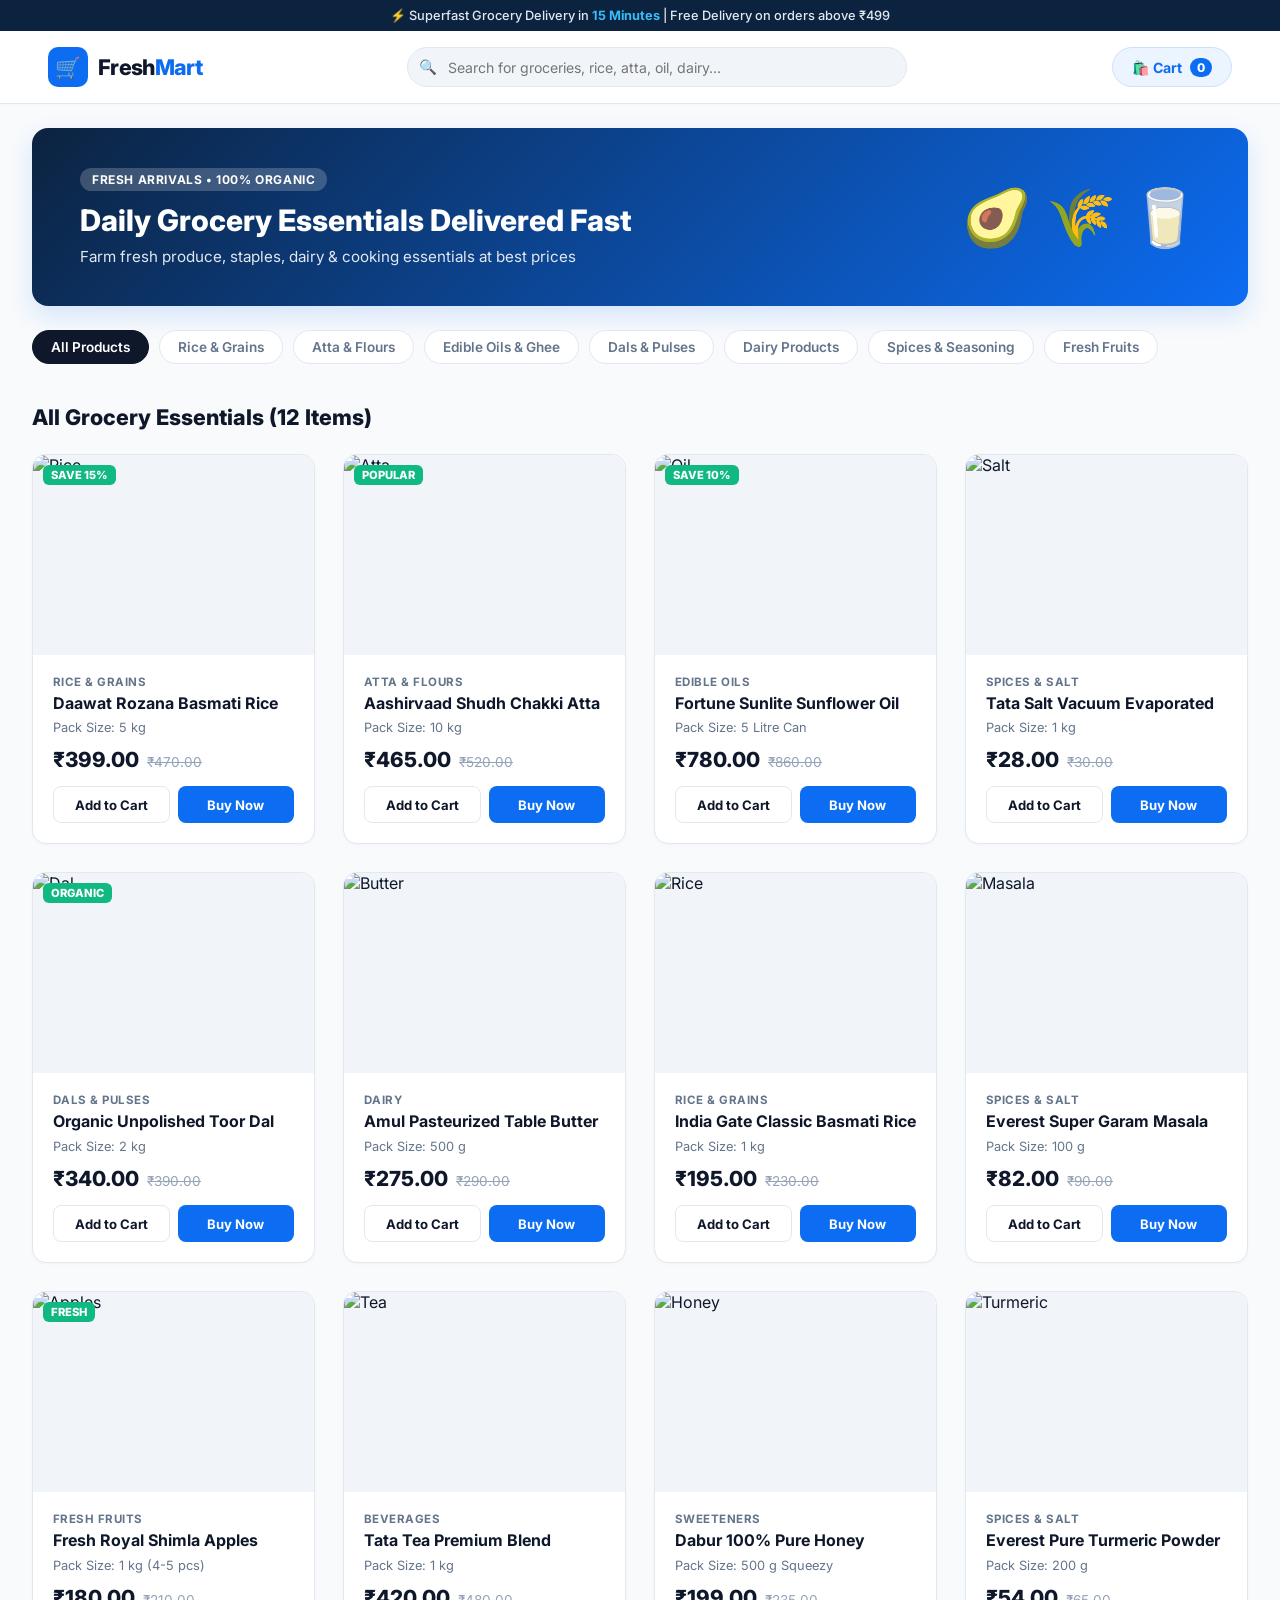
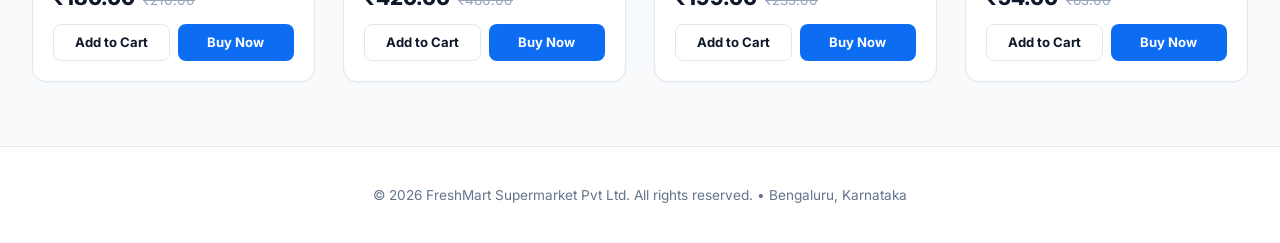
==== grocery-website/index.html @ 428de78e "Initial commit: Clean grocery-website storefront and runner" ====
<!DOCTYPE html>
<html lang="en">
<head>
    <meta charset="UTF-8">
    <meta name="viewport" content="width=device-width, initial-scale=1.0">
    <title>FreshMart - Online Grocery & Supermarket</title>
    <!-- Google Fonts: Inter -->
    <link rel="preconnect" href="https://fonts.googleapis.com">
    <link rel="preconnect" href="https://fonts.gstatic.com" crossorigin>
    <link href="https://fonts.googleapis.com/css2?family=Inter:wght@400;500;600;700;800&display=swap" rel="stylesheet">
    <!-- Isolated CSS Stylesheet -->
    <link rel="stylesheet" href="style.css">
</head>
<body>

    <!-- Toast Notification -->
    <div id="cart-toast"></div>

    <!-- Top Announcement -->
    <div class="top-notice">
        ⚡ Superfast Grocery Delivery in <span>15 Minutes</span> | Free Delivery on orders above ₹499
    </div>

    <!-- Header -->
    <header>
        <a href="#" class="brand-logo">
            <div class="logo-badge">🛒</div>
            <div class="brand-text">Fresh<span>Mart</span></div>
        </a>

        <div class="search-bar">
            <span class="search-icon">🔍</span>
            <input type="text" class="search-input" placeholder="Search for groceries, rice, atta, oil, dairy...">
        </div>

        <div class="header-actions">
            <div class="cart-btn" onclick="openCart()">
                <span>🛍️ Cart</span>
                <span id="cart-count" class="cart-badge">0</span>
            </div>
        </div>
    </header>

    <!-- Promo Banner -->
    <section class="hero-banner">
        <div class="promo-card">
            <div>
                <div class="promo-tag">Fresh Arrivals &bull; 100% Organic</div>
                <div class="promo-title">Daily Grocery Essentials Delivered Fast</div>
                <div class="promo-sub">Farm fresh produce, staples, dairy & cooking essentials at best prices</div>
            </div>
            <div style="font-size: 3.5rem;">🥑 🌾 🥛</div>
        </div>
    </section>

    <!-- Categories -->
    <nav class="categories-bar">
        <div class="cat-pill active">All Products</div>
        <div class="cat-pill">Rice & Grains</div>
        <div class="cat-pill">Atta & Flours</div>
        <div class="cat-pill">Edible Oils & Ghee</div>
        <div class="cat-pill">Dals & Pulses</div>
        <div class="cat-pill">Dairy Products</div>
        <div class="cat-pill">Spices & Seasoning</div>
        <div class="cat-pill">Fresh Fruits</div>
    </nav>

    <!-- Product Catalog Grid -->
    <main class="main-content">
        <div class="catalog-header">
            <div class="catalog-title">All Grocery Essentials (12 Items)</div>
        </div>

        <div class="product-grid">

            <!-- Item 1 -->
            <div class="product-card">
                <div class="img-wrap">
                    <span class="discount-badge">SAVE 15%</span>
                    <img src="https://images.unsplash.com/photo-1586201375761-83865001e31c?auto=format&fit=crop&w=400&q=80" alt="Rice" class="product-img">
                </div>
                <div class="product-details">
                    <div>
                        <div class="product-category">Rice & Grains</div>
                        <div class="product-name">Daawat Rozana Basmati Rice</div>
                        <div class="product-unit">Pack Size: 5 kg</div>
                    </div>
                    <div>
                        <div class="price-row">
                            <span class="current-price">₹399.00</span>
                            <span class="mrp-price">₹470.00</span>
                        </div>
                        <div class="btn-group">
                            <button class="btn-add-cart" onclick="addToCart('Daawat Rozana Basmati Rice', 399)">Add to Cart</button>
                            <button class="btn-buy-now" onclick="buyNow('Daawat Rozana Basmati Rice', 399)">Buy Now</button>
                        </div>
                    </div>
                </div>
            </div>

            <!-- Item 2 -->
            <div class="product-card">
                <div class="img-wrap">
                    <span class="discount-badge">POPULAR</span>
                    <img src="https://images.unsplash.com/photo-1509440159596-0249088772ff?auto=format&fit=crop&w=400&q=80" alt="Atta" class="product-img">
                </div>
                <div class="product-details">
                    <div>
                        <div class="product-category">Atta & Flours</div>
                        <div class="product-name">Aashirvaad Shudh Chakki Atta</div>
                        <div class="product-unit">Pack Size: 10 kg</div>
                    </div>
                    <div>
                        <div class="price-row">
                            <span class="current-price">₹465.00</span>
                            <span class="mrp-price">₹520.00</span>
                        </div>
                        <div class="btn-group">
                            <button class="btn-add-cart" onclick="addToCart('Aashirvaad Shudh Chakki Atta', 465)">Add to Cart</button>
                            <button class="btn-buy-now" onclick="buyNow('Aashirvaad Shudh Chakki Atta', 465)">Buy Now</button>
                        </div>
                    </div>
                </div>
            </div>

            <!-- Item 3 -->
            <div class="product-card">
                <div class="img-wrap">
                    <span class="discount-badge">SAVE 10%</span>
                    <img src="https://images.unsplash.com/photo-1474979266404-7eaacbcd87c5?auto=format&fit=crop&w=400&q=80" alt="Oil" class="product-img">
                </div>
                <div class="product-details">
                    <div>
                        <div class="product-category">Edible Oils</div>
                        <div class="product-name">Fortune Sunlite Sunflower Oil</div>
                        <div class="product-unit">Pack Size: 5 Litre Can</div>
                    </div>
                    <div>
                        <div class="price-row">
                            <span class="current-price">₹780.00</span>
                            <span class="mrp-price">₹860.00</span>
                        </div>
                        <div class="btn-group">
                            <button class="btn-add-cart" onclick="addToCart('Fortune Sunlite Sunflower Oil', 780)">Add to Cart</button>
                            <button class="btn-buy-now" onclick="buyNow('Fortune Sunlite Sunflower Oil', 780)">Buy Now</button>
                        </div>
                    </div>
                </div>
            </div>

            <!-- Item 4 -->
            <div class="product-card">
                <div class="img-wrap">
                    <img src="https://images.unsplash.com/photo-1518110925495-5fe2fda0442c?auto=format&fit=crop&w=400&q=80" alt="Salt" class="product-img">
                </div>
                <div class="product-details">
                    <div>
                        <div class="product-category">Spices & Salt</div>
                        <div class="product-name">Tata Salt Vacuum Evaporated</div>
                        <div class="product-unit">Pack Size: 1 kg</div>
                    </div>
                    <div>
                        <div class="price-row">
                            <span class="current-price">₹28.00</span>
                            <span class="mrp-price">₹30.00</span>
                        </div>
                        <div class="btn-group">
                            <button class="btn-add-cart" onclick="addToCart('Tata Salt Vacuum Evaporated', 28)">Add to Cart</button>
                            <button class="btn-buy-now" onclick="buyNow('Tata Salt Vacuum Evaporated', 28)">Buy Now</button>
                        </div>
                    </div>
                </div>
            </div>

            <!-- Item 5 -->
            <div class="product-card">
                <div class="img-wrap">
                    <span class="discount-badge">ORGANIC</span>
                    <img src="https://images.unsplash.com/photo-1585994192701-f1a505c817ea?auto=format&fit=crop&w=400&q=80" alt="Dal" class="product-img">
                </div>
                <div class="product-details">
                    <div>
                        <div class="product-category">Dals & Pulses</div>
                        <div class="product-name">Organic Unpolished Toor Dal</div>
                        <div class="product-unit">Pack Size: 2 kg</div>
                    </div>
                    <div>
                        <div class="price-row">
                            <span class="current-price">₹340.00</span>
                            <span class="mrp-price">₹390.00</span>
                        </div>
                        <div class="btn-group">
                            <button class="btn-add-cart" onclick="addToCart('Organic Unpolished Toor Dal', 340)">Add to Cart</button>
                            <button class="btn-buy-now" onclick="buyNow('Organic Unpolished Toor Dal', 340)">Buy Now</button>
                        </div>
                    </div>
                </div>
            </div>

            <!-- Item 6 -->
            <div class="product-card">
                <div class="img-wrap">
                    <img src="https://images.unsplash.com/photo-1589985270826-4b7bb135bc9d?auto=format&fit=crop&w=400&q=80" alt="Butter" class="product-img">
                </div>
                <div class="product-details">
                    <div>
                        <div class="product-category">Dairy</div>
                        <div class="product-name">Amul Pasteurized Table Butter</div>
                        <div class="product-unit">Pack Size: 500 g</div>
                    </div>
                    <div>
                        <div class="price-row">
                            <span class="current-price">₹275.00</span>
                            <span class="mrp-price">₹290.00</span>
                        </div>
                        <div class="btn-group">
                            <button class="btn-add-cart" onclick="addToCart('Amul Pasteurized Table Butter', 275)">Add to Cart</button>
                            <button class="btn-buy-now" onclick="buyNow('Amul Pasteurized Table Butter', 275)">Buy Now</button>
                        </div>
                    </div>
                </div>
            </div>

            <!-- Item 7 -->
            <div class="product-card">
                <div class="img-wrap">
                    <img src="https://images.unsplash.com/photo-1536304993881-ff6e9eefa2a6?auto=format&fit=crop&w=400&q=80" alt="Rice" class="product-img">
                </div>
                <div class="product-details">
                    <div>
                        <div class="product-category">Rice & Grains</div>
                        <div class="product-name">India Gate Classic Basmati Rice</div>
                        <div class="product-unit">Pack Size: 1 kg</div>
                    </div>
                    <div>
                        <div class="price-row">
                            <span class="current-price">₹195.00</span>
                            <span class="mrp-price">₹230.00</span>
                        </div>
                        <div class="btn-group">
                            <button class="btn-add-cart" onclick="addToCart('India Gate Classic Basmati Rice', 195)">Add to Cart</button>
                            <button class="btn-buy-now" onclick="buyNow('India Gate Classic Basmati Rice', 195)">Buy Now</button>
                        </div>
                    </div>
                </div>
            </div>

            <!-- Item 8 -->
            <div class="product-card">
                <div class="img-wrap">
                    <img src="https://images.unsplash.com/photo-1596040033229-a9821ebd058d?auto=format&fit=crop&w=400&q=80" alt="Masala" class="product-img">
                </div>
                <div class="product-details">
                    <div>
                        <div class="product-category">Spices & Salt</div>
                        <div class="product-name">Everest Super Garam Masala</div>
                        <div class="product-unit">Pack Size: 100 g</div>
                    </div>
                    <div>
                        <div class="price-row">
                            <span class="current-price">₹82.00</span>
                            <span class="mrp-price">₹90.00</span>
                        </div>
                        <div class="btn-group">
                            <button class="btn-add-cart" onclick="addToCart('Everest Super Garam Masala', 82)">Add to Cart</button>
                            <button class="btn-buy-now" onclick="buyNow('Everest Super Garam Masala', 82)">Buy Now</button>
                        </div>
                    </div>
                </div>
            </div>

            <!-- Item 9 -->
            <div class="product-card">
                <div class="img-wrap">
                    <span class="discount-badge">FRESH</span>
                    <img src="https://images.unsplash.com/photo-1560806887-1e4cd0b6cbd6?auto=format&fit=crop&w=400&q=80" alt="Apples" class="product-img">
                </div>
                <div class="product-details">
                    <div>
                        <div class="product-category">Fresh Fruits</div>
                        <div class="product-name">Fresh Royal Shimla Apples</div>
                        <div class="product-unit">Pack Size: 1 kg (4-5 pcs)</div>
                    </div>
                    <div>
                        <div class="price-row">
                            <span class="current-price">₹180.00</span>
                            <span class="mrp-price">₹210.00</span>
                        </div>
                        <div class="btn-group">
                            <button class="btn-add-cart" onclick="addToCart('Fresh Royal Shimla Apples', 180)">Add to Cart</button>
                            <button class="btn-buy-now" onclick="buyNow('Fresh Royal Shimla Apples', 180)">Buy Now</button>
                        </div>
                    </div>
                </div>
            </div>

            <!-- Item 10 -->
            <div class="product-card">
                <div class="img-wrap">
                    <img src="https://images.unsplash.com/photo-1576092768241-dec231879fc3?auto=format&fit=crop&w=400&q=80" alt="Tea" class="product-img">
                </div>
                <div class="product-details">
                    <div>
                        <div class="product-category">Beverages</div>
                        <div class="product-name">Tata Tea Premium Blend</div>
                        <div class="product-unit">Pack Size: 1 kg</div>
                    </div>
                    <div>
                        <div class="price-row">
                            <span class="current-price">₹420.00</span>
                            <span class="mrp-price">₹480.00</span>
                        </div>
                        <div class="btn-group">
                            <button class="btn-add-cart" onclick="addToCart('Tata Tea Premium Blend', 420)">Add to Cart</button>
                            <button class="btn-buy-now" onclick="buyNow('Tata Tea Premium Blend', 420)">Buy Now</button>
                        </div>
                    </div>
                </div>
            </div>

            <!-- Item 11 -->
            <div class="product-card">
                <div class="img-wrap">
                    <img src="https://images.unsplash.com/photo-1587049352846-4a222e784d38?auto=format&fit=crop&w=400&q=80" alt="Honey" class="product-img">
                </div>
                <div class="product-details">
                    <div>
                        <div class="product-category">Sweeteners</div>
                        <div class="product-name">Dabur 100% Pure Honey</div>
                        <div class="product-unit">Pack Size: 500 g Squeezy</div>
                    </div>
                    <div>
                        <div class="price-row">
                            <span class="current-price">₹199.00</span>
                            <span class="mrp-price">₹235.00</span>
                        </div>
                        <div class="btn-group">
                            <button class="btn-add-cart" onclick="addToCart('Dabur 100% Pure Honey', 199)">Add to Cart</button>
                            <button class="btn-buy-now" onclick="buyNow('Dabur 100% Pure Honey', 199)">Buy Now</button>
                        </div>
                    </div>
                </div>
            </div>

            <!-- Item 12 -->
            <div class="product-card">
                <div class="img-wrap">
                    <img src="https://images.unsplash.com/photo-1615485290382-441e4d049cb5?auto=format&fit=crop&w=400&q=80" alt="Turmeric" class="product-img">
                </div>
                <div class="product-details">
                    <div>
                        <div class="product-category">Spices & Salt</div>
                        <div class="product-name">Everest Pure Turmeric Powder</div>
                        <div class="product-unit">Pack Size: 200 g</div>
                    </div>
                    <div>
                        <div class="price-row">
                            <span class="current-price">₹54.00</span>
                            <span class="mrp-price">₹65.00</span>
                        </div>
                        <div class="btn-group">
                            <button class="btn-add-cart" onclick="addToCart('Everest Pure Turmeric Powder', 54)">Add to Cart</button>
                            <button class="btn-buy-now" onclick="buyNow('Everest Pure Turmeric Powder', 54)">Buy Now</button>
                        </div>
                    </div>
                </div>
            </div>

        </div>
    </main>

    <!-- Footer -->
    <footer>
        &copy; 2026 FreshMart Supermarket Pvt Ltd. All rights reserved. &bull; Bengaluru, Karnataka
    </footer>

    <!-- Isolated JavaScript -->
    <script src="script.js"></script>
</body>
</html>
---- grocery-website/style.css ----
:root {
    --primary: #0C6CF2;
    --primary-hover: #0957C3;
    --green: #10B981;
    --dark: #0F172A;
    --text-muted: #64748B;
    --bg: #F8FAFC;
    --border: #E2E8F0;
}

* {
    margin: 0;
    padding: 0;
    box-sizing: border-box;
    font-family: 'Inter', sans-serif;
}

body {
    background-color: var(--bg);
    color: var(--dark);
    min-height: 100vh;
}

/* Top Announcement Bar */
.top-notice {
    background: #0C2340;
    color: #E2E8F0;
    font-size: 0.8rem;
    padding: 8px 0;
    text-align: center;
    font-weight: 500;
}
.top-notice span {
    color: #38BDF8;
    font-weight: 700;
}

/* Navigation Bar */
header {
    background: #FFFFFF;
    border-bottom: 1px solid var(--border);
    padding: 1rem 3rem;
    display: flex;
    align-items: center;
    justify-content: space-between;
    position: sticky;
    top: 0;
    z-index: 100;
    box-shadow: 0 1px 3px rgba(0,0,0,0.02);
}

.brand-logo {
    display: flex;
    align-items: center;
    gap: 10px;
    text-decoration: none;
    color: var(--dark);
}

.logo-badge {
    width: 40px;
    height: 40px;
    background: var(--primary);
    color: white;
    border-radius: 10px;
    display: flex;
    align-items: center;
    justify-content: center;
    font-size: 1.3rem;
    font-weight: 800;
}

.brand-text {
    font-size: 1.35rem;
    font-weight: 800;
    letter-spacing: -0.03em;
}
.brand-text span {
    color: var(--primary);
}

.search-bar {
    flex: 1;
    max-width: 500px;
    margin: 0 2rem;
    position: relative;
}

.search-input {
    width: 100%;
    padding: 0.65rem 1rem 0.65rem 2.5rem;
    border: 1px solid var(--border);
    border-radius: 25px;
    font-size: 0.88rem;
    background: #F1F5F9;
    outline: none;
    transition: all 0.2s;
}
.search-input:focus {
    background: #FFFFFF;
    border-color: var(--primary);
    box-shadow: 0 0 0 3px rgba(12, 108, 242, 0.1);
}

.search-icon {
    position: absolute;
    left: 12px;
    top: 50%;
    transform: translateY(-50%);
    color: var(--text-muted);
    font-size: 0.9rem;
}

.header-actions {
    display: flex;
    align-items: center;
    gap: 1.5rem;
}

.cart-btn {
    display: flex;
    align-items: center;
    gap: 8px;
    background: #EBF4FF;
    color: var(--primary);
    border: 1px solid #CBE2FF;
    padding: 0.6rem 1.2rem;
    border-radius: 20px;
    font-size: 0.88rem;
    font-weight: 700;
    cursor: pointer;
    transition: all 0.15s;
}
.cart-btn:hover {
    background: var(--primary);
    color: white;
}
.cart-badge {
    background: var(--primary);
    color: white;
    padding: 2px 7px;
    border-radius: 10px;
    font-size: 0.75rem;
    font-weight: 800;
}
.cart-btn:hover .cart-badge {
    background: white;
    color: var(--primary);
}

/* Promo Hero Banner */
.hero-banner {
    max-width: 1300px;
    margin: 1.5rem auto;
    padding: 0 2rem;
}

.promo-card {
    background: linear-gradient(135deg, #0C2340 0%, #0C6CF2 100%);
    border-radius: 16px;
    padding: 2.5rem 3rem;
    color: white;
    display: flex;
    justify-content: space-between;
    align-items: center;
    box-shadow: 0 10px 25px rgba(12, 108, 242, 0.15);
}

.promo-tag {
    background: rgba(255, 255, 255, 0.2);
    padding: 4px 12px;
    border-radius: 20px;
    font-size: 0.75rem;
    font-weight: 700;
    text-transform: uppercase;
    letter-spacing: 0.05em;
    display: inline-block;
    margin-bottom: 0.75rem;
}

.promo-title {
    font-size: 1.85rem;
    font-weight: 800;
    line-height: 1.2;
    margin-bottom: 0.5rem;
}

.promo-sub {
    font-size: 0.95rem;
    color: #E2E8F0;
}

/* Categories Bar */
.categories-bar {
    max-width: 1300px;
    margin: 1.5rem auto 1rem auto;
    padding: 0 2rem;
    display: flex;
    gap: 10px;
    overflow-x: auto;
}

.cat-pill {
    padding: 8px 18px;
    background: white;
    border: 1px solid var(--border);
    border-radius: 20px;
    font-size: 0.85rem;
    font-weight: 600;
    color: var(--text-muted);
    cursor: pointer;
    white-space: nowrap;
    transition: all 0.15s;
}

.cat-pill:hover, .cat-pill.active {
    background: var(--dark);
    color: white;
    border-color: var(--dark);
}

/* Product Catalog Grid */
.main-content {
    max-width: 1300px;
    margin: 0 auto;
    padding: 1.5rem 2rem 4rem 2rem;
}

.catalog-header {
    display: flex;
    justify-content: space-between;
    align-items: center;
    margin-bottom: 1.5rem;
}

.catalog-title {
    font-size: 1.35rem;
    font-weight: 800;
    color: var(--dark);
}

.product-grid {
    display: grid;
    grid-template-columns: repeat(auto-fill, minmax(270px, 1fr));
    gap: 1.75rem;
}

.product-card {
    background: white;
    border: 1px solid var(--border);
    border-radius: 14px;
    overflow: hidden;
    display: flex;
    flex-direction: column;
    box-shadow: 0 1px 3px rgba(0,0,0,0.03);
    transition: transform 0.2s ease, box-shadow 0.2s ease;
}

.product-card:hover {
    transform: translateY(-4px);
    box-shadow: 0 10px 20px rgba(0,0,0,0.06);
}

.img-wrap {
    width: 100%;
    height: 200px;
    position: relative;
    background: #F1F5F9;
    overflow: hidden;
}

.product-img {
    width: 100%;
    height: 100%;
    object-fit: cover;
    transition: transform 0.3s ease;
}

.product-card:hover .product-img {
    transform: scale(1.04);
}

.discount-badge {
    position: absolute;
    top: 10px;
    left: 10px;
    background: #10B981;
    color: white;
    font-size: 0.7rem;
    font-weight: 800;
    padding: 3px 8px;
    border-radius: 6px;
    text-transform: uppercase;
}

.product-details {
    padding: 1.25rem;
    flex: 1;
    display: flex;
    flex-direction: column;
    justify-content: space-between;
}

.product-category {
    font-size: 0.72rem;
    text-transform: uppercase;
    font-weight: 700;
    color: var(--text-muted);
    letter-spacing: 0.04em;
}

.product-name {
    font-size: 1rem;
    font-weight: 700;
    color: var(--dark);
    margin: 4px 0 6px 0;
    line-height: 1.35;
}

.product-unit {
    font-size: 0.8rem;
    color: var(--text-muted);
    margin-bottom: 12px;
}

.price-row {
    display: flex;
    align-items: baseline;
    gap: 8px;
    margin-bottom: 14px;
}

.current-price {
    font-size: 1.3rem;
    font-weight: 800;
    color: var(--dark);
}

.mrp-price {
    font-size: 0.85rem;
    color: #94A3B8;
    text-decoration: line-through;
}

/* 2 Product Action Buttons */
.btn-group {
    display: grid;
    grid-template-columns: 1fr 1fr;
    gap: 8px;
}

.btn-add-cart {
    padding: 0.6rem 0;
    border-radius: 8px;
    font-size: 0.82rem;
    font-weight: 700;
    border: 1px solid var(--border);
    background: #FFFFFF;
    color: var(--dark);
    cursor: pointer;
    transition: all 0.15s;
}
.btn-add-cart:hover {
    background: #F1F5F9;
    border-color: #CBD5E1;
}

.btn-buy-now {
    padding: 0.6rem 0;
    border-radius: 8px;
    font-size: 0.82rem;
    font-weight: 700;
    border: none;
    background: var(--primary);
    color: white;
    cursor: pointer;
    transition: all 0.15s;
}
.btn-buy-now:hover {
    background: var(--primary-hover);
}

/* Toast */
#cart-toast {
    position: fixed;
    bottom: 24px;
    right: 24px;
    background: #0F172A;
    color: white;
    padding: 14px 22px;
    border-radius: 10px;
    font-size: 0.9rem;
    font-weight: 600;
    box-shadow: 0 10px 25px rgba(0,0,0,0.2);
    display: none;
    z-index: 1000;
    animation: slideUp 0.2s ease;
}

@keyframes slideUp {
    from { transform: translateY(20px); opacity: 0; }
    to { transform: translateY(0); opacity: 1; }
}

/* Footer */
footer {
    background: #FFFFFF;
    border-top: 1px solid var(--border);
    padding: 2.5rem 3rem;
    text-align: center;
    color: var(--text-muted);
    font-size: 0.85rem;
}
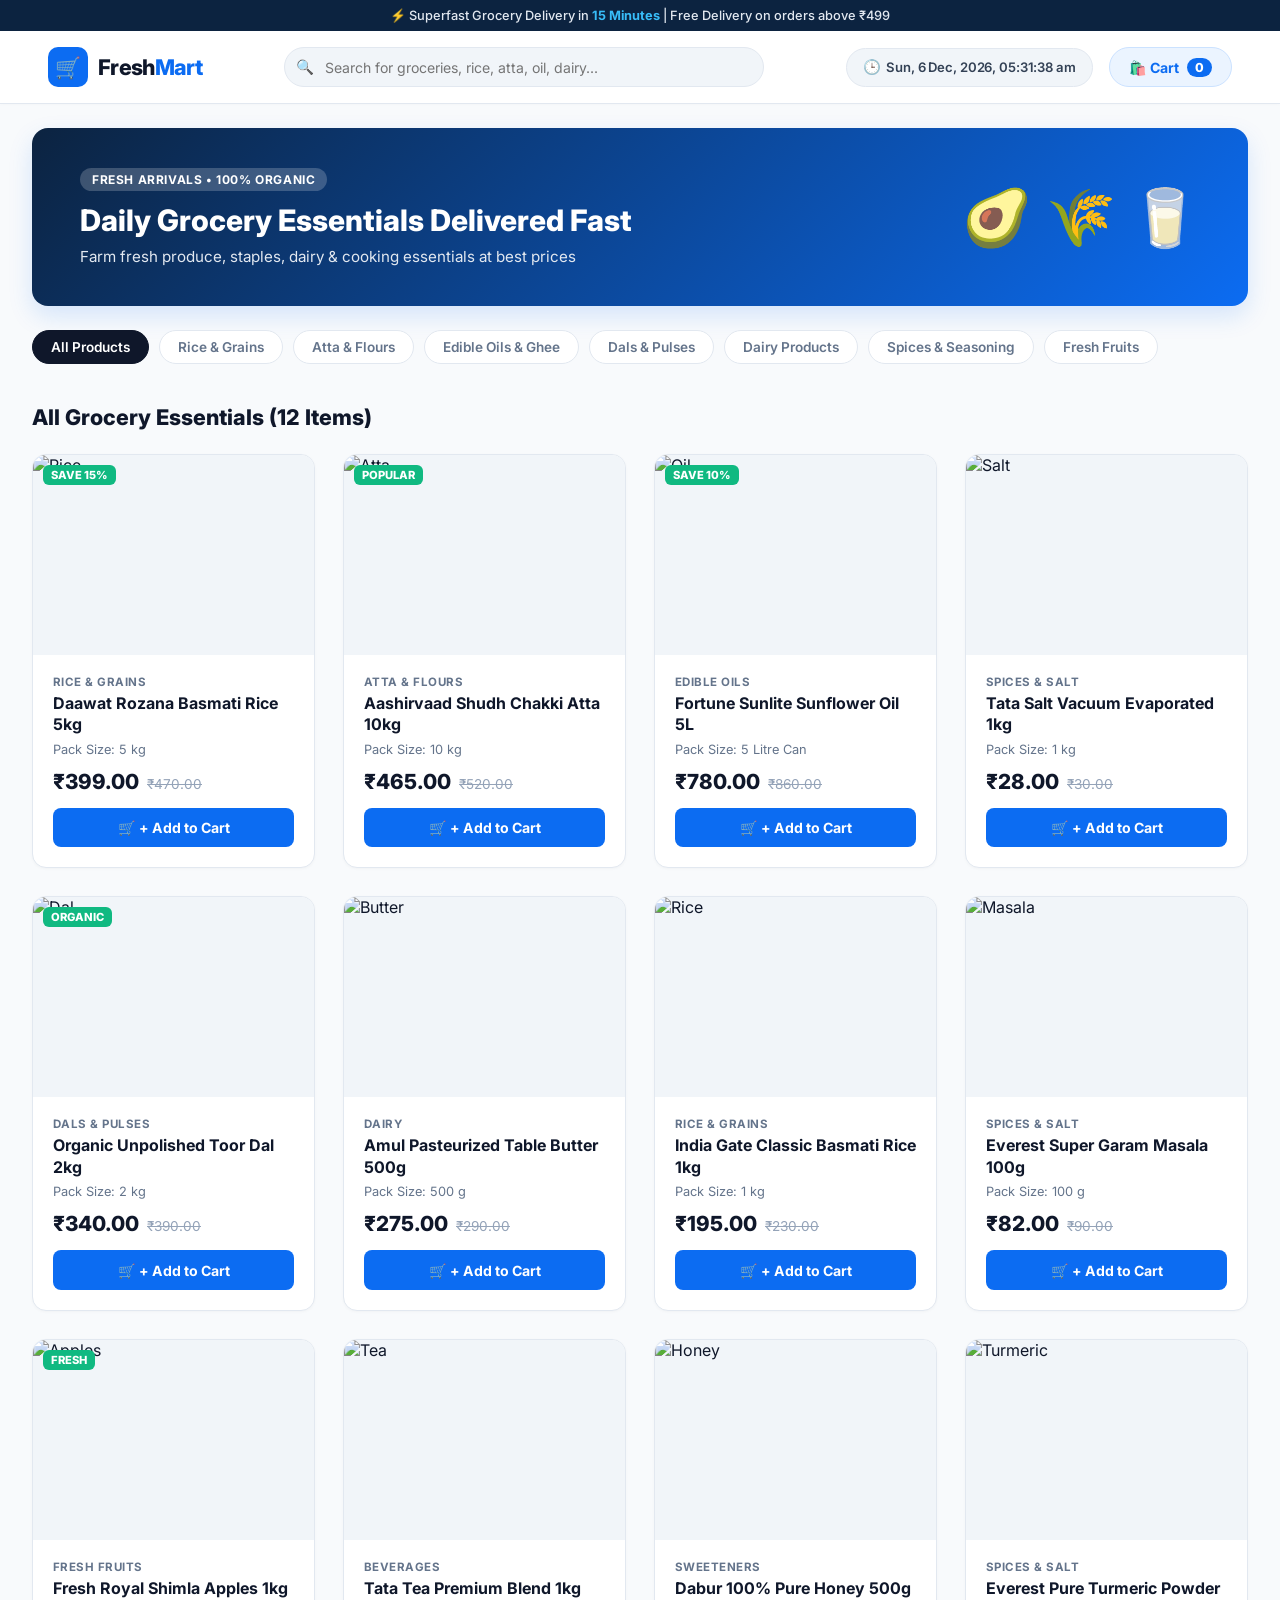
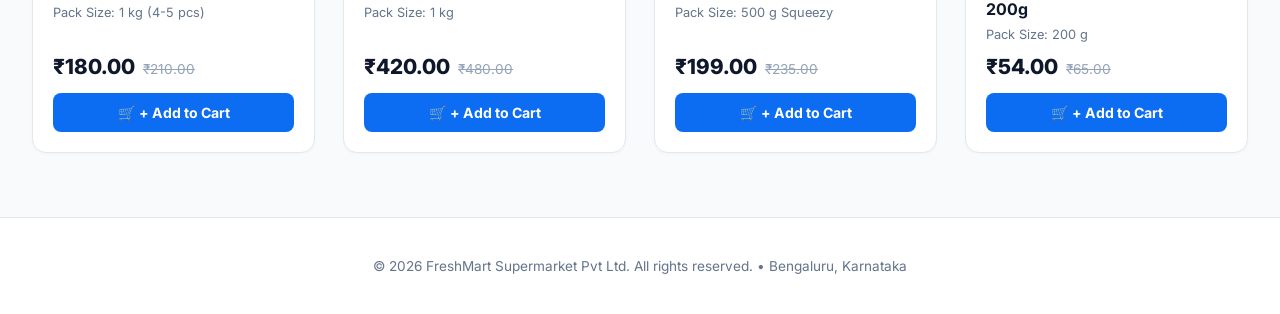
==== commit d14501c0: "Added cart and orders backend logic to the groceries website" ====
--- a/grocery-website/index.html
+++ b/grocery-website/index.html
@@ -34,7 +34,14 @@
         </div>
 
         <div class="header-actions">
-            <div class="cart-btn" onclick="openCart()">
+            <!-- Live Date & Time Display -->
+            <div class="datetime-pill">
+                <span class="clock-icon">🕒</span>
+                <span id="live-datetime">Loading date & time...</span>
+            </div>
+
+            <!-- Cart Button -->
+            <div class="cart-btn" onclick="openCartModal()">
                 <span>🛍️ Cart</span>
                 <span id="cart-count" class="cart-badge">0</span>
             </div>
@@ -82,7 +89,7 @@
                 <div class="product-details">
                     <div>
                         <div class="product-category">Rice & Grains</div>
-                        <div class="product-name">Daawat Rozana Basmati Rice</div>
+                        <div class="product-name">Daawat Rozana Basmati Rice 5kg</div>
                         <div class="product-unit">Pack Size: 5 kg</div>
                     </div>
                     <div>
@@ -90,10 +97,9 @@
                             <span class="current-price">₹399.00</span>
                             <span class="mrp-price">₹470.00</span>
                         </div>
-                        <div class="btn-group">
-                            <button class="btn-add-cart" onclick="addToCart('Daawat Rozana Basmati Rice', 399)">Add to Cart</button>
-                            <button class="btn-buy-now" onclick="buyNow('Daawat Rozana Basmati Rice', 399)">Buy Now</button>
-                        </div>
+                        <button class="btn-add-cart" onclick="addToCart('Daawat Rozana Basmati Rice 5kg', 399)">
+                            🛒 + Add to Cart
+                        </button>
                     </div>
                 </div>
             </div>
@@ -107,7 +113,7 @@
                 <div class="product-details">
                     <div>
                         <div class="product-category">Atta & Flours</div>
-                        <div class="product-name">Aashirvaad Shudh Chakki Atta</div>
+                        <div class="product-name">Aashirvaad Shudh Chakki Atta 10kg</div>
                         <div class="product-unit">Pack Size: 10 kg</div>
                     </div>
                     <div>
@@ -115,10 +121,9 @@
                             <span class="current-price">₹465.00</span>
                             <span class="mrp-price">₹520.00</span>
                         </div>
-                        <div class="btn-group">
-                            <button class="btn-add-cart" onclick="addToCart('Aashirvaad Shudh Chakki Atta', 465)">Add to Cart</button>
-                            <button class="btn-buy-now" onclick="buyNow('Aashirvaad Shudh Chakki Atta', 465)">Buy Now</button>
-                        </div>
+                        <button class="btn-add-cart" onclick="addToCart('Aashirvaad Shudh Chakki Atta 10kg', 465)">
+                            🛒 + Add to Cart
+                        </button>
                     </div>
                 </div>
             </div>
@@ -132,7 +137,7 @@
                 <div class="product-details">
                     <div>
                         <div class="product-category">Edible Oils</div>
-                        <div class="product-name">Fortune Sunlite Sunflower Oil</div>
+                        <div class="product-name">Fortune Sunlite Sunflower Oil 5L</div>
                         <div class="product-unit">Pack Size: 5 Litre Can</div>
                     </div>
                     <div>
@@ -140,10 +145,9 @@
                             <span class="current-price">₹780.00</span>
                             <span class="mrp-price">₹860.00</span>
                         </div>
-                        <div class="btn-group">
-                            <button class="btn-add-cart" onclick="addToCart('Fortune Sunlite Sunflower Oil', 780)">Add to Cart</button>
-                            <button class="btn-buy-now" onclick="buyNow('Fortune Sunlite Sunflower Oil', 780)">Buy Now</button>
-                        </div>
+                        <button class="btn-add-cart" onclick="addToCart('Fortune Sunlite Sunflower Oil 5L', 780)">
+                            🛒 + Add to Cart
+                        </button>
                     </div>
                 </div>
             </div>
@@ -156,7 +160,7 @@
                 <div class="product-details">
                     <div>
                         <div class="product-category">Spices & Salt</div>
-                        <div class="product-name">Tata Salt Vacuum Evaporated</div>
+                        <div class="product-name">Tata Salt Vacuum Evaporated 1kg</div>
                         <div class="product-unit">Pack Size: 1 kg</div>
                     </div>
                     <div>
@@ -164,10 +168,9 @@
                             <span class="current-price">₹28.00</span>
                             <span class="mrp-price">₹30.00</span>
                         </div>
-                        <div class="btn-group">
-                            <button class="btn-add-cart" onclick="addToCart('Tata Salt Vacuum Evaporated', 28)">Add to Cart</button>
-                            <button class="btn-buy-now" onclick="buyNow('Tata Salt Vacuum Evaporated', 28)">Buy Now</button>
-                        </div>
+                        <button class="btn-add-cart" onclick="addToCart('Tata Salt Vacuum Evaporated 1kg', 28)">
+                            🛒 + Add to Cart
+                        </button>
                     </div>
                 </div>
             </div>
@@ -181,7 +184,7 @@
                 <div class="product-details">
                     <div>
                         <div class="product-category">Dals & Pulses</div>
-                        <div class="product-name">Organic Unpolished Toor Dal</div>
+                        <div class="product-name">Organic Unpolished Toor Dal 2kg</div>
                         <div class="product-unit">Pack Size: 2 kg</div>
                     </div>
                     <div>
@@ -189,10 +192,9 @@
                             <span class="current-price">₹340.00</span>
                             <span class="mrp-price">₹390.00</span>
                         </div>
-                        <div class="btn-group">
-                            <button class="btn-add-cart" onclick="addToCart('Organic Unpolished Toor Dal', 340)">Add to Cart</button>
-                            <button class="btn-buy-now" onclick="buyNow('Organic Unpolished Toor Dal', 340)">Buy Now</button>
-                        </div>
+                        <button class="btn-add-cart" onclick="addToCart('Organic Unpolished Toor Dal 2kg', 340)">
+                            🛒 + Add to Cart
+                        </button>
                     </div>
                 </div>
             </div>
@@ -205,7 +207,7 @@
                 <div class="product-details">
                     <div>
                         <div class="product-category">Dairy</div>
-                        <div class="product-name">Amul Pasteurized Table Butter</div>
+                        <div class="product-name">Amul Pasteurized Table Butter 500g</div>
                         <div class="product-unit">Pack Size: 500 g</div>
                     </div>
                     <div>
@@ -213,10 +215,9 @@
                             <span class="current-price">₹275.00</span>
                             <span class="mrp-price">₹290.00</span>
                         </div>
-                        <div class="btn-group">
-                            <button class="btn-add-cart" onclick="addToCart('Amul Pasteurized Table Butter', 275)">Add to Cart</button>
-                            <button class="btn-buy-now" onclick="buyNow('Amul Pasteurized Table Butter', 275)">Buy Now</button>
-                        </div>
+                        <button class="btn-add-cart" onclick="addToCart('Amul Pasteurized Table Butter 500g', 275)">
+                            🛒 + Add to Cart
+                        </button>
                     </div>
                 </div>
             </div>
@@ -229,7 +230,7 @@
                 <div class="product-details">
                     <div>
                         <div class="product-category">Rice & Grains</div>
-                        <div class="product-name">India Gate Classic Basmati Rice</div>
+                        <div class="product-name">India Gate Classic Basmati Rice 1kg</div>
                         <div class="product-unit">Pack Size: 1 kg</div>
                     </div>
                     <div>
@@ -237,10 +238,9 @@
                             <span class="current-price">₹195.00</span>
                             <span class="mrp-price">₹230.00</span>
                         </div>
-                        <div class="btn-group">
-                            <button class="btn-add-cart" onclick="addToCart('India Gate Classic Basmati Rice', 195)">Add to Cart</button>
-                            <button class="btn-buy-now" onclick="buyNow('India Gate Classic Basmati Rice', 195)">Buy Now</button>
-                        </div>
+                        <button class="btn-add-cart" onclick="addToCart('India Gate Classic Basmati Rice 1kg', 195)">
+                            🛒 + Add to Cart
+                        </button>
                     </div>
                 </div>
             </div>
@@ -253,7 +253,7 @@
                 <div class="product-details">
                     <div>
                         <div class="product-category">Spices & Salt</div>
-                        <div class="product-name">Everest Super Garam Masala</div>
+                        <div class="product-name">Everest Super Garam Masala 100g</div>
                         <div class="product-unit">Pack Size: 100 g</div>
                     </div>
                     <div>
@@ -261,10 +261,9 @@
                             <span class="current-price">₹82.00</span>
                             <span class="mrp-price">₹90.00</span>
                         </div>
-                        <div class="btn-group">
-                            <button class="btn-add-cart" onclick="addToCart('Everest Super Garam Masala', 82)">Add to Cart</button>
-                            <button class="btn-buy-now" onclick="buyNow('Everest Super Garam Masala', 82)">Buy Now</button>
-                        </div>
+                        <button class="btn-add-cart" onclick="addToCart('Everest Super Garam Masala 100g', 82)">
+                            🛒 + Add to Cart
+                        </button>
                     </div>
                 </div>
             </div>
@@ -278,7 +277,7 @@
                 <div class="product-details">
                     <div>
                         <div class="product-category">Fresh Fruits</div>
-                        <div class="product-name">Fresh Royal Shimla Apples</div>
+                        <div class="product-name">Fresh Royal Shimla Apples 1kg</div>
                         <div class="product-unit">Pack Size: 1 kg (4-5 pcs)</div>
                     </div>
                     <div>
@@ -286,10 +285,9 @@
                             <span class="current-price">₹180.00</span>
                             <span class="mrp-price">₹210.00</span>
                         </div>
-                        <div class="btn-group">
-                            <button class="btn-add-cart" onclick="addToCart('Fresh Royal Shimla Apples', 180)">Add to Cart</button>
-                            <button class="btn-buy-now" onclick="buyNow('Fresh Royal Shimla Apples', 180)">Buy Now</button>
-                        </div>
+                        <button class="btn-add-cart" onclick="addToCart('Fresh Royal Shimla Apples 1kg', 180)">
+                            🛒 + Add to Cart
+                        </button>
                     </div>
                 </div>
             </div>
@@ -302,7 +300,7 @@
                 <div class="product-details">
                     <div>
                         <div class="product-category">Beverages</div>
-                        <div class="product-name">Tata Tea Premium Blend</div>
+                        <div class="product-name">Tata Tea Premium Blend 1kg</div>
                         <div class="product-unit">Pack Size: 1 kg</div>
                     </div>
                     <div>
@@ -310,10 +308,9 @@
                             <span class="current-price">₹420.00</span>
                             <span class="mrp-price">₹480.00</span>
                         </div>
-                        <div class="btn-group">
-                            <button class="btn-add-cart" onclick="addToCart('Tata Tea Premium Blend', 420)">Add to Cart</button>
-                            <button class="btn-buy-now" onclick="buyNow('Tata Tea Premium Blend', 420)">Buy Now</button>
-                        </div>
+                        <button class="btn-add-cart" onclick="addToCart('Tata Tea Premium Blend 1kg', 420)">
+                            🛒 + Add to Cart
+                        </button>
                     </div>
                 </div>
             </div>
@@ -326,7 +323,7 @@
                 <div class="product-details">
                     <div>
                         <div class="product-category">Sweeteners</div>
-                        <div class="product-name">Dabur 100% Pure Honey</div>
+                        <div class="product-name">Dabur 100% Pure Honey 500g</div>
                         <div class="product-unit">Pack Size: 500 g Squeezy</div>
                     </div>
                     <div>
@@ -334,10 +331,9 @@
                             <span class="current-price">₹199.00</span>
                             <span class="mrp-price">₹235.00</span>
                         </div>
-                        <div class="btn-group">
-                            <button class="btn-add-cart" onclick="addToCart('Dabur 100% Pure Honey', 199)">Add to Cart</button>
-                            <button class="btn-buy-now" onclick="buyNow('Dabur 100% Pure Honey', 199)">Buy Now</button>
-                        </div>
+                        <button class="btn-add-cart" onclick="addToCart('Dabur 100% Pure Honey 500g', 199)">
+                            🛒 + Add to Cart
+                        </button>
                     </div>
                 </div>
             </div>
@@ -350,7 +346,7 @@
                 <div class="product-details">
                     <div>
                         <div class="product-category">Spices & Salt</div>
-                        <div class="product-name">Everest Pure Turmeric Powder</div>
+                        <div class="product-name">Everest Pure Turmeric Powder 200g</div>
                         <div class="product-unit">Pack Size: 200 g</div>
                     </div>
                     <div>
@@ -358,16 +354,68 @@
                             <span class="current-price">₹54.00</span>
                             <span class="mrp-price">₹65.00</span>
                         </div>
-                        <div class="btn-group">
-                            <button class="btn-add-cart" onclick="addToCart('Everest Pure Turmeric Powder', 54)">Add to Cart</button>
-                            <button class="btn-buy-now" onclick="buyNow('Everest Pure Turmeric Powder', 54)">Buy Now</button>
-                        </div>
+                        <button class="btn-add-cart" onclick="addToCart('Everest Pure Turmeric Powder 200g', 54)">
+                            🛒 + Add to Cart
+                        </button>
                     </div>
                 </div>
             </div>
 
         </div>
     </main>
+
+    <!-- Cart Modal Popup -->
+    <div id="cart-modal" class="modal-overlay">
+        <div class="modal-card">
+            <div class="modal-header">
+                <div class="modal-title">
+                    <span>🛍️</span> Your Shopping Cart
+                </div>
+                <button class="btn-close-modal" onclick="closeCartModal()">✕</button>
+            </div>
+
+            <div class="modal-body">
+                <table class="cart-table">
+                    <thead>
+                        <tr>
+                            <th>Product Name</th>
+                            <th>Frequency</th>
+                            <th style="text-align: right;">Price</th>
+                        </tr>
+                    </thead>
+                    <tbody id="cart-items-tbody">
+                        <!-- Populated by JavaScript -->
+                    </tbody>
+                </table>
+            </div>
+
+            <!-- Detailed Bill Breakdown -->
+            <div class="modal-footer">
+                <div class="bill-breakdown">
+                    <div class="bill-row">
+                        <span>Items Subtotal:</span>
+                        <span id="bill-subtotal" style="font-weight: 700;">₹0.00</span>
+                    </div>
+                    <div class="bill-row">
+                        <span>Estimated GST Tax (5%):</span>
+                        <span id="bill-tax" style="font-weight: 700;">₹0.00</span>
+                    </div>
+                    <div class="bill-row">
+                        <span>Delivery Fee:</span>
+                        <span id="bill-delivery" style="font-weight: 700;">₹40.00</span>
+                    </div>
+                    <div class="bill-row grand-total-row">
+                        <span>Grand Total:</span>
+                        <span id="bill-grand-total" class="grand-total-value">₹0.00</span>
+                    </div>
+                </div>
+
+                <button id="btn-cart-buy" class="btn-modal-buy" onclick="handlePlaceOrder()">
+                    <span>🛍️</span> Place Order / Buy Now
+                </button>
+            </div>
+        </div>
+    </div>
 
     <!-- Footer -->
     <footer>
--- a/grocery-website/style.css
+++ b/grocery-website/style.css
@@ -81,8 +81,8 @@
 
 .search-bar {
     flex: 1;
-    max-width: 500px;
-    margin: 0 2rem;
+    max-width: 480px;
+    margin: 0 1.5rem;
     position: relative;
 }
 
@@ -114,9 +114,29 @@
 .header-actions {
     display: flex;
     align-items: center;
-    gap: 1.5rem;
-}
-
+    gap: 1rem;
+}
+
+/* Datetime Display Pill */
+.datetime-pill {
+    display: flex;
+    align-items: center;
+    gap: 6px;
+    background: #F1F5F9;
+    color: #334155;
+    border: 1px solid var(--border);
+    padding: 0.6rem 1rem;
+    border-radius: 20px;
+    font-size: 0.82rem;
+    font-weight: 600;
+    letter-spacing: -0.01em;
+}
+
+.clock-icon {
+    font-size: 0.9rem;
+}
+
+/* Cart Button */
 .cart-btn {
     display: flex;
     align-items: center;
@@ -138,9 +158,9 @@
 .cart-badge {
     background: var(--primary);
     color: white;
-    padding: 2px 7px;
+    padding: 2px 8px;
     border-radius: 10px;
-    font-size: 0.75rem;
+    font-size: 0.78rem;
     font-weight: 800;
 }
 .cart-btn:hover .cart-badge {
@@ -342,42 +362,219 @@
     text-decoration: line-through;
 }
 
-/* 2 Product Action Buttons */
-.btn-group {
-    display: grid;
-    grid-template-columns: 1fr 1fr;
-    gap: 8px;
-}
-
+/* Single Add to Cart Button */
 .btn-add-cart {
-    padding: 0.6rem 0;
+    width: 100%;
+    padding: 0.7rem 0;
     border-radius: 8px;
-    font-size: 0.82rem;
-    font-weight: 700;
-    border: 1px solid var(--border);
-    background: #FFFFFF;
-    color: var(--dark);
+    font-size: 0.88rem;
+    font-weight: 700;
+    border: none;
+    background: var(--primary);
+    color: white;
     cursor: pointer;
     transition: all 0.15s;
+    display: flex;
+    align-items: center;
+    justify-content: center;
+    gap: 6px;
 }
 .btn-add-cart:hover {
+    background: var(--primary-hover);
+    transform: translateY(-1px);
+}
+.btn-add-cart:active {
+    transform: translateY(0);
+}
+
+/* Cart Modal Styles */
+.modal-overlay {
+    position: fixed;
+    top: 0;
+    left: 0;
+    width: 100vw;
+    height: 100vh;
+    background: rgba(15, 23, 42, 0.6);
+    backdrop-filter: blur(4px);
+    display: none;
+    align-items: center;
+    justify-content: center;
+    z-index: 1000;
+    animation: fadeIn 0.2s ease;
+}
+
+.modal-card {
+    background: #FFFFFF;
+    width: 92%;
+    max-width: 540px;
+    border-radius: 16px;
+    box-shadow: 0 20px 40px rgba(0, 0, 0, 0.2);
+    overflow: hidden;
+    display: flex;
+    flex-direction: column;
+    max-height: 88vh;
+    animation: scaleUp 0.2s ease;
+}
+
+@keyframes fadeIn {
+    from { opacity: 0; }
+    to { opacity: 1; }
+}
+
+@keyframes scaleUp {
+    from { transform: scale(0.95); opacity: 0; }
+    to { transform: scale(1); opacity: 1; }
+}
+
+.modal-header {
+    padding: 1.25rem 1.75rem;
+    border-bottom: 1px solid var(--border);
+    display: flex;
+    justify-content: space-between;
+    align-items: center;
+}
+
+.modal-title {
+    font-size: 1.2rem;
+    font-weight: 800;
+    color: var(--dark);
+    display: flex;
+    align-items: center;
+    gap: 8px;
+}
+
+.btn-close-modal {
     background: #F1F5F9;
-    border-color: #CBD5E1;
-}
-
-.btn-buy-now {
-    padding: 0.6rem 0;
-    border-radius: 8px;
-    font-size: 0.82rem;
-    font-weight: 700;
     border: none;
-    background: var(--primary);
-    color: white;
+    width: 32px;
+    height: 32px;
+    border-radius: 50%;
+    font-size: 1rem;
+    font-weight: 700;
+    color: var(--text-muted);
+    cursor: pointer;
+    display: flex;
+    align-items: center;
+    justify-content: center;
+    transition: all 0.15s;
+}
+.btn-close-modal:hover {
+    background: #E2E8F0;
+    color: var(--dark);
+}
+
+.modal-body {
+    padding: 1.25rem 1.75rem;
+    overflow-y: auto;
+    flex: 1;
+}
+
+.cart-table {
+    width: 100%;
+    border-collapse: collapse;
+    font-size: 0.88rem;
+}
+
+.cart-table th {
+    text-align: left;
+    padding-bottom: 10px;
+    border-bottom: 1px solid var(--border);
+    color: var(--text-muted);
+    font-size: 0.72rem;
+    text-transform: uppercase;
+    font-weight: 700;
+}
+
+.cart-table td {
+    padding: 10px 0;
+    border-bottom: 1px solid #F1F5F9;
+    color: var(--dark);
+}
+
+.item-name-cell {
+    font-weight: 600;
+}
+
+.item-freq-pill {
+    background: #EBF4FF;
+    color: var(--primary);
+    font-weight: 800;
+    padding: 3px 8px;
+    border-radius: 10px;
+    font-size: 0.76rem;
+    display: inline-block;
+}
+
+.item-price-cell {
+    text-align: right;
+    font-weight: 700;
+}
+
+.empty-cart-msg {
+    text-align: center;
+    padding: 2.5rem 1rem;
+    color: var(--text-muted);
+    font-size: 0.95rem;
+}
+
+/* Bill Breakdown in Modal Footer */
+.modal-footer {
+    padding: 1.25rem 1.75rem;
+    background: #F8FAFC;
+    border-top: 1px solid var(--border);
+}
+
+.bill-breakdown {
+    display: flex;
+    flex-direction: column;
+    gap: 8px;
+    margin-bottom: 1rem;
+}
+
+.bill-row {
+    display: flex;
+    justify-content: space-between;
+    align-items: center;
+    font-size: 0.85rem;
+    color: var(--text-muted);
+}
+
+.bill-row.grand-total-row {
+    font-size: 1.15rem;
+    font-weight: 800;
+    color: var(--dark);
+    border-top: 1px solid var(--border);
+    padding-top: 10px;
+    margin-top: 4px;
+}
+
+.grand-total-value {
+    color: var(--primary);
+    font-weight: 800;
+}
+
+.btn-modal-buy {
+    width: 100%;
+    padding: 0.85rem 0;
+    background: #10B981;
+    color: white;
+    border: none;
+    border-radius: 10px;
+    font-size: 0.98rem;
+    font-weight: 800;
     cursor: pointer;
     transition: all 0.15s;
-}
-.btn-buy-now:hover {
-    background: var(--primary-hover);
+    display: flex;
+    align-items: center;
+    justify-content: center;
+    gap: 8px;
+}
+.btn-modal-buy:hover {
+    background: #059669;
+}
+.btn-modal-buy:disabled {
+    background: #CBD5E1;
+    cursor: not-allowed;
 }
 
 /* Toast */
@@ -393,7 +590,7 @@
     font-weight: 600;
     box-shadow: 0 10px 25px rgba(0,0,0,0.2);
     display: none;
-    z-index: 1000;
+    z-index: 2000;
     animation: slideUp 0.2s ease;
 }
 
